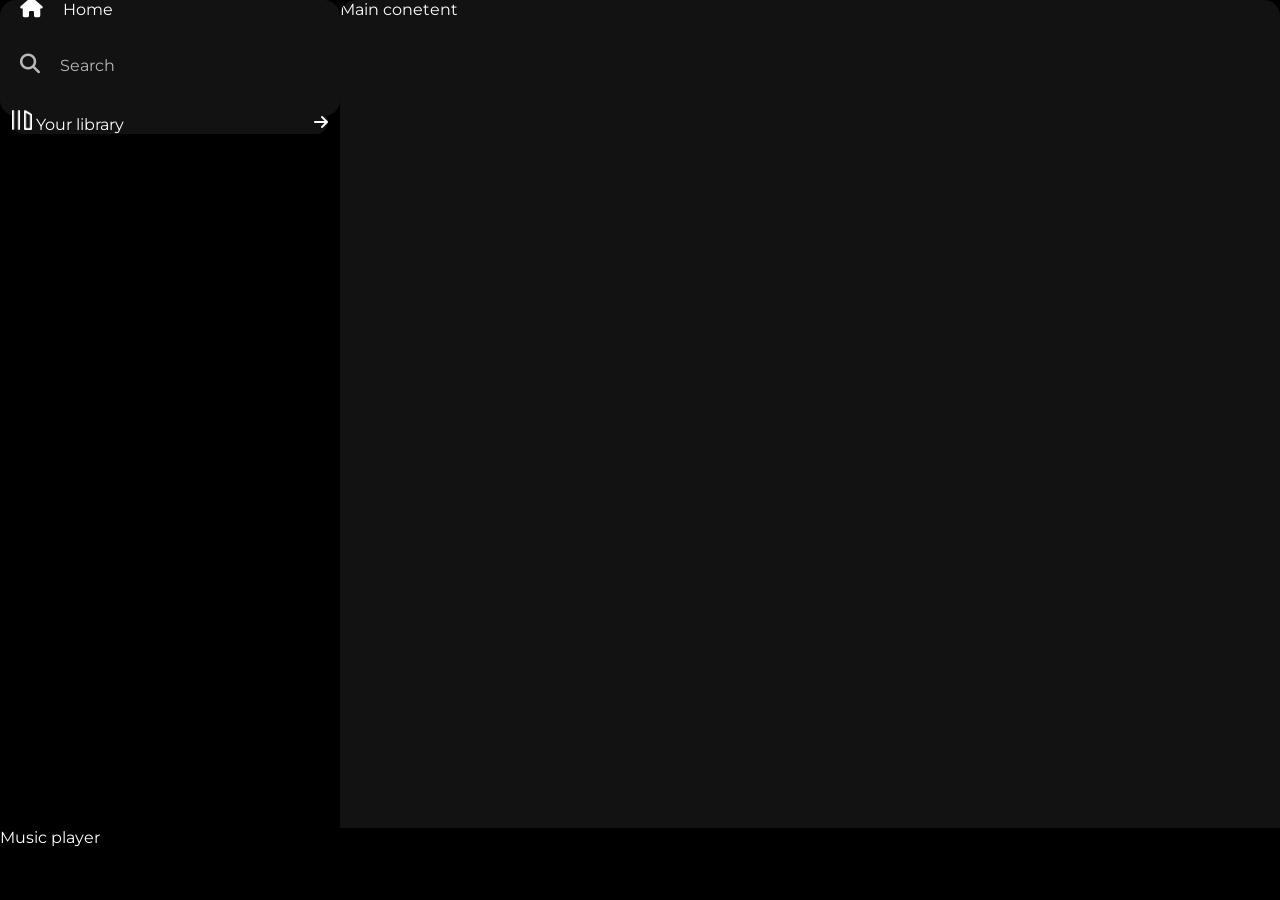
==== spc/index.html @ 211885c1 "spotify clone" ====
<!DOCTYPE html>
<html lang="en">

<head>
    <meta charset="UTF-8">
    <meta name="viewport" content="width=device-width, initial-scale=1.0">
    <link rel="stylesheet" href="https://cdnjs.cloudflare.com/ajax/libs/font-awesome/6.4.0/css/all.min.css"
        integrity="sha512-iecdLmaskl7CVkqkXNQ/ZH/XLlvWZOJyj7Yy7tcenmpD1ypASozpmT/E0iPtmFIB46ZmdtAc9eNBvH0H/ZpiBw=="
        crossorigin="anonymous" referrerpolicy="no-referrer">
    <link rel="stylesheet" href="style.css">
    <link rel="icon" href="./assets/logo.png">
    <link rel="preconnect" href="https://fonts.googleapis.com">
    <link rel="preconnect" href="https://fonts.gstatic.com" crossorigin>
    <link href="https://fonts.googleapis.com/css2?family=Montserrat:ital,wght@0,100..900;1,100..900&display=swap"
        rel="stylesheet">
    <title>Spotify - Web player: Music for everyone</title>
</head>

<body>
    <div class="main">
        <div class="sidebar">
            <div class="nav">
                <div class="nav-option" style="opacity: 1;">
                    <i class="fa-solid fa-house"></i>
                    <a href="#">Home</a>
                </div>
                <div class="nav-option">
                    <i class="fa-solid fa-magnifying-glass"></i>
                    <a href="#">Search</a>
                </div>
                <div class="library">
                    <div class="options">
                        <div class="lib-options">
                            <img src="./assets/library_icon.png" alt="">
                            <a href="#">Your library</a>
                        </div>
                        <div class="icons">
                            <i class="fa-whiteboard fa-semibold fa-plus"></i>
                            <i class="fa-solid fa-arrow-right"></i>

                        </div>
                    </div>
                </div>
            </div>
        </div>
        <div class="main-content">Main conetent</div>
        <div class="music-player">Music player</div>
    </div>
</body>

</html>
---- spc/style.css ----
*{
      font-family: "Montserrat", sans-serif;
}

body{
    margin: 0;
    background-color: #000;
    color: #fff;
    overflow: hidden;
}

.main{
    display: flex;
    height: 100vh;
}

.sidebar{
    background-color: black;
    width: 340px;
    border-radius: 1rem;
}

.main-content{
    background-color: #121212;
    flex: 1;
    border-radius: 1rem;
    overflow: auto;
}

.music-player{
    background-color:black;
    position: fixed;
    bottom: 0;
    height: 72px;
    width: 100%;
}

a{
    text-decoration: none;
    color: #fff;
}

.nav{
    background-color: #121212;
    border-radius: 1rem;
    display: flex;
    flex-direction: column;
    justify-content: center;
    height: 100px;
    padding: 0.5rem 0.75rem;
}

.nav-option{
    line-height: 2.5rem;
    opacity: 0.7;
    padding: 0.5rem;
}

.nav-option:hover{
    opacity: 1;
}

.nav-option i{
    font-size: 1.25rem;
}

.nav-option a{
    font-size: 1 rem;
    margin-left: 1rem;
}

.library{
    background-color: #121212;
    border-radius: 1rem;
    height: 100%;
    margin-top: 1rem;
}

.options{
    display: flex;
    justify-content: space-between;
    align-items: center;
}

.lib-options img{
    height: 1.25rem;
    width: 1.25rem;
}
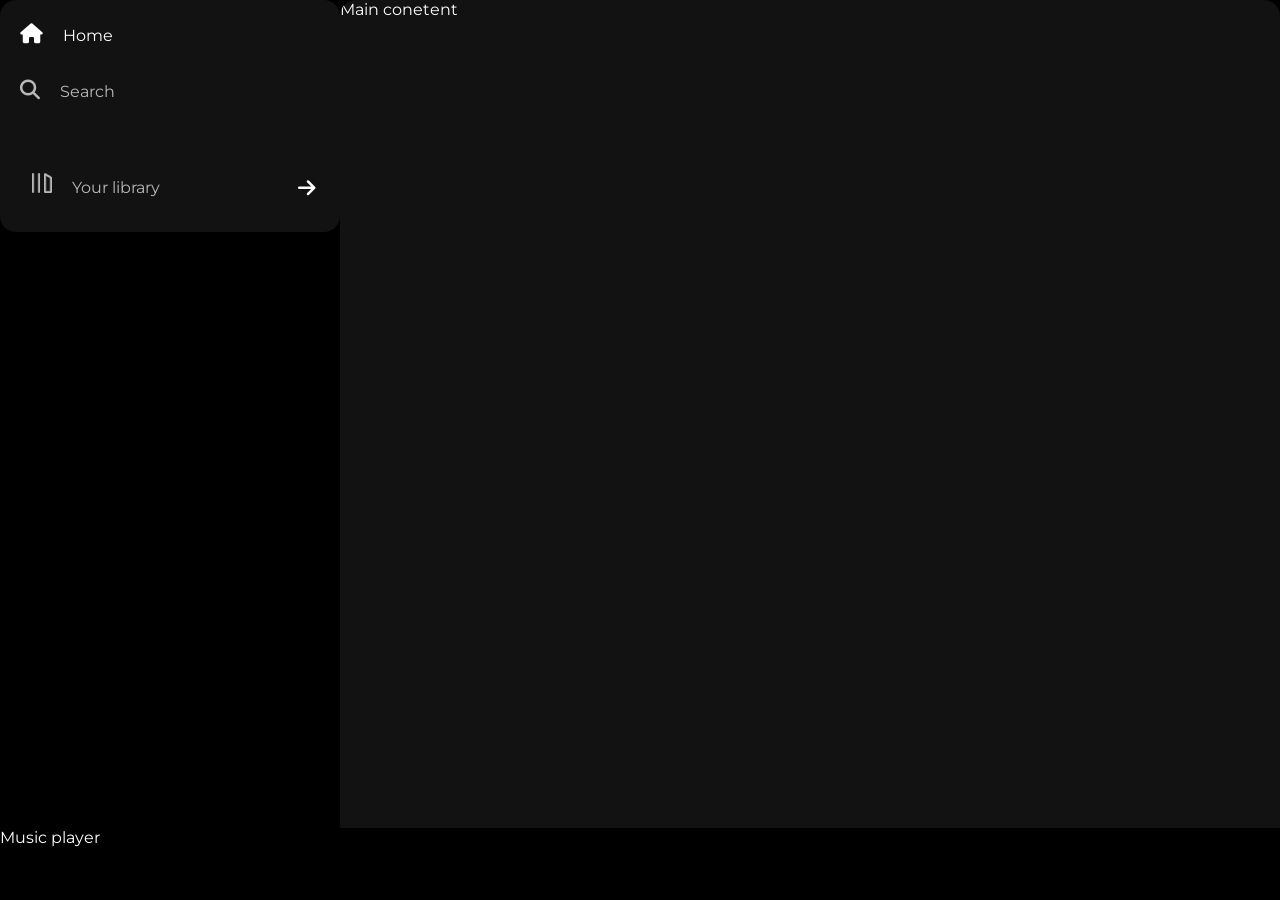
==== commit 9ed9ad7e: "one step closer" ====
--- a/spc/index.html
+++ b/spc/index.html
@@ -30,14 +30,13 @@
                 </div>
                 <div class="library">
                     <div class="options">
-                        <div class="lib-options">
-                            <img src="./assets/library_icon.png" alt="">
+                        <div class="lib-options nav-option">
+                            <img src="./assets/library_icon.png" >
                             <a href="#">Your library</a>
                         </div>
                         <div class="icons">
                             <i class="fa-whiteboard fa-semibold fa-plus"></i>
                             <i class="fa-solid fa-arrow-right"></i>
-
                         </div>
                     </div>
                 </div>
--- a/spc/style.css
+++ b/spc/style.css
@@ -1,88 +1,94 @@
-*{
+/* *{
       font-family: "Montserrat", sans-serif;
-}
+} */
 
-body{
+body {
     margin: 0;
+    font-family: "Montserrat", sans-serif;
     background-color: #000;
     color: #fff;
     overflow: hidden;
 }
 
-.main{
+.main {
     display: flex;
     height: 100vh;
 }
 
-.sidebar{
+.sidebar {
     background-color: black;
     width: 340px;
     border-radius: 1rem;
 }
 
-.main-content{
+.main-content {
     background-color: #121212;
     flex: 1;
     border-radius: 1rem;
     overflow: auto;
 }
 
-.music-player{
-    background-color:black;
+.music-player {
+    background-color: black;
     position: fixed;
     bottom: 0;
     height: 72px;
     width: 100%;
 }
 
-a{
+a {
     text-decoration: none;
     color: #fff;
 }
 
-.nav{
+.nav {
     background-color: #121212;
     border-radius: 1rem;
     display: flex;
     flex-direction: column;
     justify-content: center;
-    height: 100px;
+    /* height: 100px; */
     padding: 0.5rem 0.75rem;
 }
 
-.nav-option{
+.nav-option {
     line-height: 2.5rem;
     opacity: 0.7;
     padding: 0.5rem;
 }
 
-.nav-option:hover{
+.nav-option:hover {
     opacity: 1;
 }
 
-.nav-option i{
+.nav-option i {
     font-size: 1.25rem;
 }
 
-.nav-option a{
+.nav-option a {
     font-size: 1 rem;
     margin-left: 1rem;
 }
 
-.library{
+.library {
     background-color: #121212;
     border-radius: 1rem;
     height: 100%;
-    margin-top: 1rem;
+    margin-top: 2rem;
+    padding: 0.5rem 0.75rem;
 }
 
-.options{
+.options {
     display: flex;
     justify-content: space-between;
     align-items: center;
 }
 
-.lib-options img{
+.lib-options img {
     height: 1.25rem;
     width: 1.25rem;
+}
+
+.icons {
+    font-size: 1.25rem;
 }
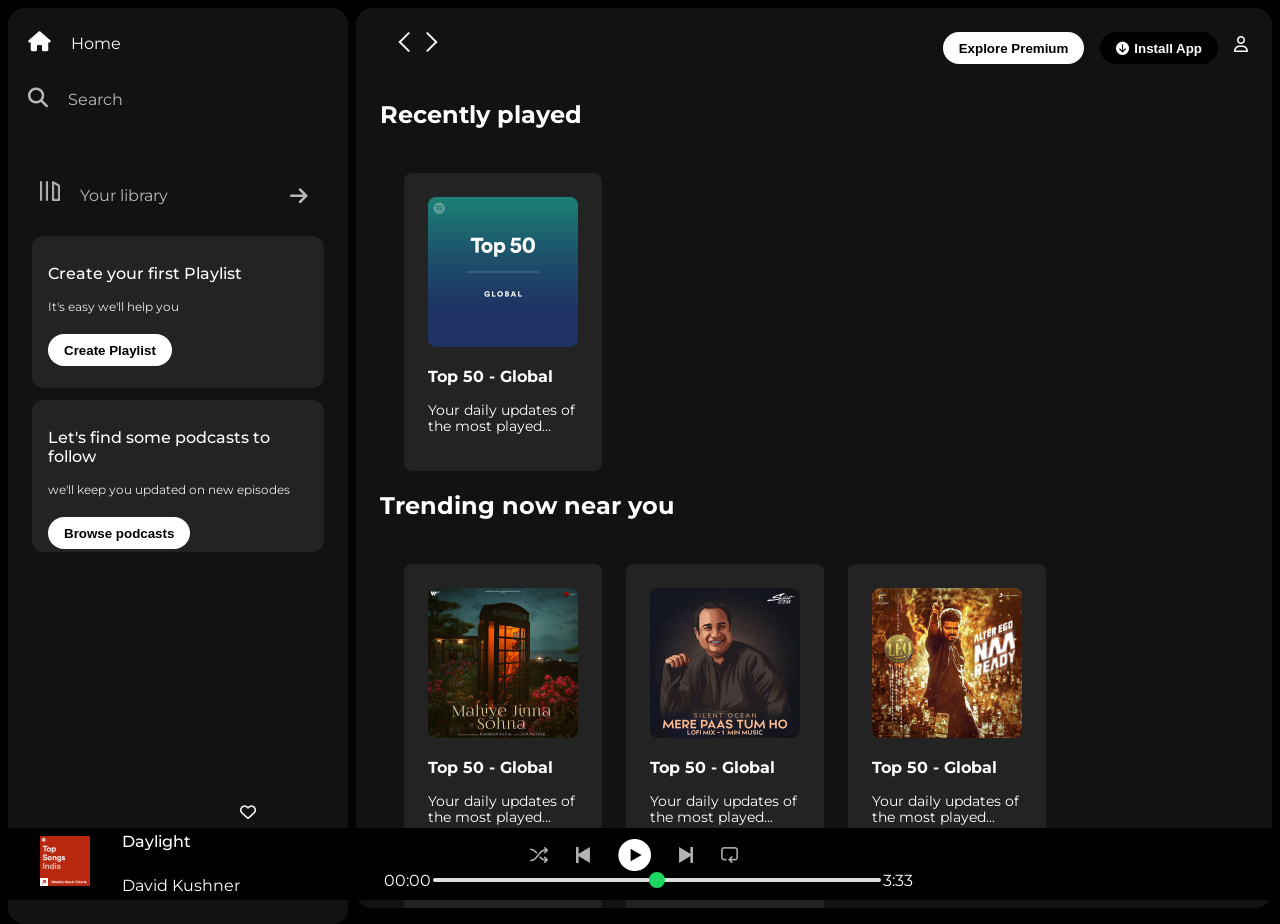
==== commit cd9ea15f: "almost done" ====
--- a/spc/index.html
+++ b/spc/index.html
@@ -31,7 +31,7 @@
                 <div class="library">
                     <div class="options">
                         <div class="lib-options nav-option">
-                            <img src="./assets/library_icon.png" >
+                            <img src="./assets/library_icon.png">
                             <a href="#">Your library</a>
                         </div>
                         <div class="icons">
@@ -39,11 +39,124 @@
                             <i class="fa-solid fa-arrow-right"></i>
                         </div>
                     </div>
+                    <div class="lib-box">
+                        <div class="box">
+                            <p class="box-p1">Create your first Playlist</p>
+                            <p class="box-p2">It's easy we'll help you</p>
+                            <button class="badge">Create Playlist</button>
+                        </div>
+                        <div class="box">
+                            <p class="box-p1">Let's find some podcasts to follow</p>
+                            <p class="box-p2">we'll keep you updated on new episodes</p>
+                            <button class="badge">Browse podcasts</button>
+                        </div>
+                    </div>
                 </div>
             </div>
         </div>
-        <div class="main-content">Main conetent</div>
-        <div class="music-player">Music player</div>
+        <div class="main-content">
+            <div class="sticky-nav">
+                <div class="sticky-nav-icons">
+                    <img src="./assets/backward_icon.png">
+                    <img src="./assets/forward_icon.png" class="hide">
+                </div>
+                <div class="sticky-nav-options">
+
+                    <button class="badge nav-item hide">Explore Premium</button>
+                    <button class="badge nav-item dark-badge"><i class="fa-solid fa-circle-arrow-down"
+                            style="margin-right: 5px;"></i>Install App</button>
+                    <i class="fa-regular fa-user"></i>
+                </div>
+            </div>
+
+            <h2>Recently played</h2>
+            <div class="cards-container">
+                <div class="card">
+                    <img src="./assets/card1img.jpeg" class="card-image">
+                    <p class="card-title">Top 50 - Global</p>
+                    <p class="card-info">Your daily updates of the most played...</p>
+                </div>
+            </div>
+
+
+            <h2>Trending now near you</h2>
+            <div class="cards-container">
+                <div class="card">
+                    <img src="./assets/card2img.jpeg" class="card-image">
+                    <p class="card-title">Top 50 - Global</p>
+                    <p class="card-info">Your daily updates of the most played...</p>
+                </div>
+                <div class="card">
+                    <img src="./assets/card3img.jpeg" class="card-image">
+                    <p class="card-title">Top 50 - Global</p>
+                    <p class="card-info">Your daily updates of the most played...</p>
+                </div>
+                <div class="card">
+                    <img src="./assets/card4img.jpeg" class="card-image">
+                    <p class="card-title">Top 50 - Global</p>
+                    <p class="card-info">Your daily updates of the most played...</p>
+                </div>
+                <div class="card">
+                    <img src="./assets/card3img.jpeg" class="card-image">
+                    <p class="card-title">Top 50 - Global</p>
+                    <p class="card-info">Your daily updates of the most played...</p>
+                </div>
+                <div class="card">
+                    <img src="./assets/card4img.jpeg" class="card-image">
+                    <p class="card-title">Top 50 - Global</p>
+                    <p class="card-info">Your daily updates of the most played...</p>
+                </div>
+            </div>
+            <h2>Featured Charts</h2>
+            <div class="cards-container">
+                <div class="card">
+                    <img src="./assets/card5img.jpeg" class="card-image">
+                    <p class="card-title">Top Songs Global</p>
+                    <p class="card-info">Your daily updates of the most played...</p>
+                </div>
+                <div class="card">
+                    <img src="./assets/card6img.jpeg" class="card-image">
+                    <p class="card-title">Top Songs India</p>
+                    <p class="card-info">Your daily updates of the most played...</p>
+                </div>
+                <div class="card">
+                    <img src="./assets/card1img.jpeg" class="card-image">
+                    <p class="card-title">Top 50 - Global</p>
+                    <p class="card-info">Your daily updates of the most played...</p>
+                </div>
+            </div>
+            <div class="footer">
+                <div class="line"></div>
+            </div>
+        </div>
+        <div class="music-player">
+            <div class="album">
+                <!-- <div class="alb"> -->
+                    <img src="./assets/card6img.jpeg" class="alb-image">
+                <!-- </div> -->
+                    <div class="sin">
+                        <p class="songalbum">Daylight</p>
+                        <p class="singeralbum">David Kushner</p>
+                    </div>
+                    <i class="fa-regular fa-heart"></i>
+                    <i class="fa-solid fa-picture-in-picture"></i>
+            </div>
+            <div class="player">
+                <div class="player-control">
+                    <img src="./assets/player_icon1.png" class="player-control-icon">
+                    <img src="./assets/player_icon2.png" class="player-control-icon">
+                    <img src="./assets/player_icon3.png" class="player-control-icon" style="opacity: 1; height: 2rem;">
+                    <img src="./assets/player_icon4.png" class="player-control-icon">
+                    <img src="./assets/player_icon5.png" class="player-control-icon">
+                </div>
+                <div class="playback-bar">
+                    <span class="curr-time">00:00</span>
+                    <input type="range" min="0" max="100" class="progress-bar" step="1">
+                    <span class="tot-time">3:33</span>
+                </div>
+            </div>
+            <div class="controls"></div>
+        </div>
     </div>
 </body>
 
--- a/spc/style.css
+++ b/spc/style.css
@@ -13,12 +13,14 @@
 .main {
     display: flex;
     height: 100vh;
+    padding: 0.5rem;
 }
 
 .sidebar {
     background-color: black;
     width: 340px;
     border-radius: 1rem;
+    margin-right: 0.5rem;
 }
 
 .main-content {
@@ -26,6 +28,7 @@
     flex: 1;
     border-radius: 1rem;
     overflow: auto;
+    padding: 0 1.5rem 0 1.5rem;
 }
 
 .music-player {
@@ -47,7 +50,7 @@
     display: flex;
     flex-direction: column;
     justify-content: center;
-    /* height: 100px; */
+    height: 100%;
     padding: 0.5rem 0.75rem;
 }
 
@@ -91,4 +94,215 @@
 
 .icons {
     font-size: 1.25rem;
-}+    display: flex;
+    text-decoration: none;
+}
+
+.icons i{
+    opacity: 0.7;
+    margin-right: 1rem;
+} 
+
+.icons i:hover{
+    opacity: 1;
+}
+
+.box{
+    background-color: #232323;
+    height: 8rem;
+    border-radius: 0.75rem;
+    margin: 0.75rem 0 0.75rem 0;
+    padding: 0.75rem 1rem;
+}
+
+.box-p1{
+    font-size: 1rem;
+    font-weight: 500;
+}
+
+.box-p2{
+    font-size: 0.75rem;
+    opacity: 0.9;
+}
+
+.badge{
+    background-color: #fff;
+    border: none;
+    border-radius: 100px;
+    padding: 0.25rem 1rem;
+    font-weight: 700;
+    margin-top: 0.5rem;
+    height: 2rem;
+    width: fit-content;
+}
+
+.dark-badge{
+    background-color: #000;
+    color: #fff;
+
+}
+
+.sticky-nav{
+    position: sticky;
+    top: 0;
+    display: flex;
+    background-color: #121212;
+    justify-content: space-between;
+    align-items: center;
+    padding: 1rem 0 1rem 0;
+}
+
+.sticky-nav-icons{
+    margin-left: 0.75rem;
+}
+
+.sticky-nav-options{
+    display: flex;
+    justify-content: center;
+    align-items: center;
+}
+
+.nav-item{
+    margin-right: 1rem;
+}
+
+@media (max-width: 1000px)  {
+    .hide{
+        display: none;
+    }
+}
+
+.card{
+    background-color: #232323;
+    width: 150px;
+    border-radius: 0.5rem;
+    padding: 1.5rem;
+    margin-left: 1.5rem;
+    margin-top: 1.5rem;
+}
+
+.cards-container{
+    display: flex;
+    flex-wrap: wrap;
+}
+
+.card-image{
+    width: 100%;
+    border-radius: 0.5rem;
+}
+
+.card-title{
+    font-weight: 700;
+}
+
+.card-info{
+    font-size: 0.85rem;
+    opacity: o.7;
+}
+
+.footer{
+    height: 300px;
+    display: flex;
+    align-items: center;
+    justify-content: center;
+    bottom: 0;
+}
+
+.line{
+    width: 90%;
+    height: 30%;
+    border-top: 1px solid white;
+    opacity: 0.4;
+}
+
+.music-player{
+    display: flex;
+    justify-content: space-between;
+    align-items: center;
+}
+
+.album{
+    width: 25%;
+}
+
+.player{
+    width: 50%;
+}
+
+.controls{
+    width: 25%;
+}
+
+.player-control{
+    display: flex;
+    justify-content: center;
+    align-items: center;
+}
+
+.player-control-icon{
+    height: 1rem;
+    margin-right: 1.75rem;
+    opacity: 0.7;
+}
+
+.player-control-icon:hover{
+    opacity: 1;
+}
+
+.playback-bar{
+    display: flex;
+    justify-content: center;
+    align-items: center;
+}
+
+.progress-bar{
+    width: 70%;
+    appearance: none;
+    background-color: transparent;
+    cursor: pointer;
+}
+
+.progress-bar::-webkit-slider-runnable-track{
+    background-color: #ddd;
+    border-radius: 100px;
+    height: 0.2rem;
+}
+
+.progress-bar::-webkit-slider-thumb{
+    appearance: none;
+    height: 1rem;
+    width: 1rem;
+    background-color: #1bd760;
+    border-radius: 50%;
+    margin-top: -6px;
+}
+
+.progress-bar::-webkit-slider-runnable-track:active{
+    background-color: #1bd760;
+} 
+
+.album{
+    display: flex;
+    /* bottom: 0; */
+    line-height: 0.75rem;
+}
+
+.alb-image{
+    height: 50px;
+    width: 50px;
+    margin: 2rem;
+}
+
+.album p{
+    /* font-size: 0.75rem ; */
+    margin: 2rem 0 2rem 0;
+}
+
+.songalbum{
+    font-weight: 500;
+}
+
+.singeralbum{
+    font-weight: 400;
+}
+
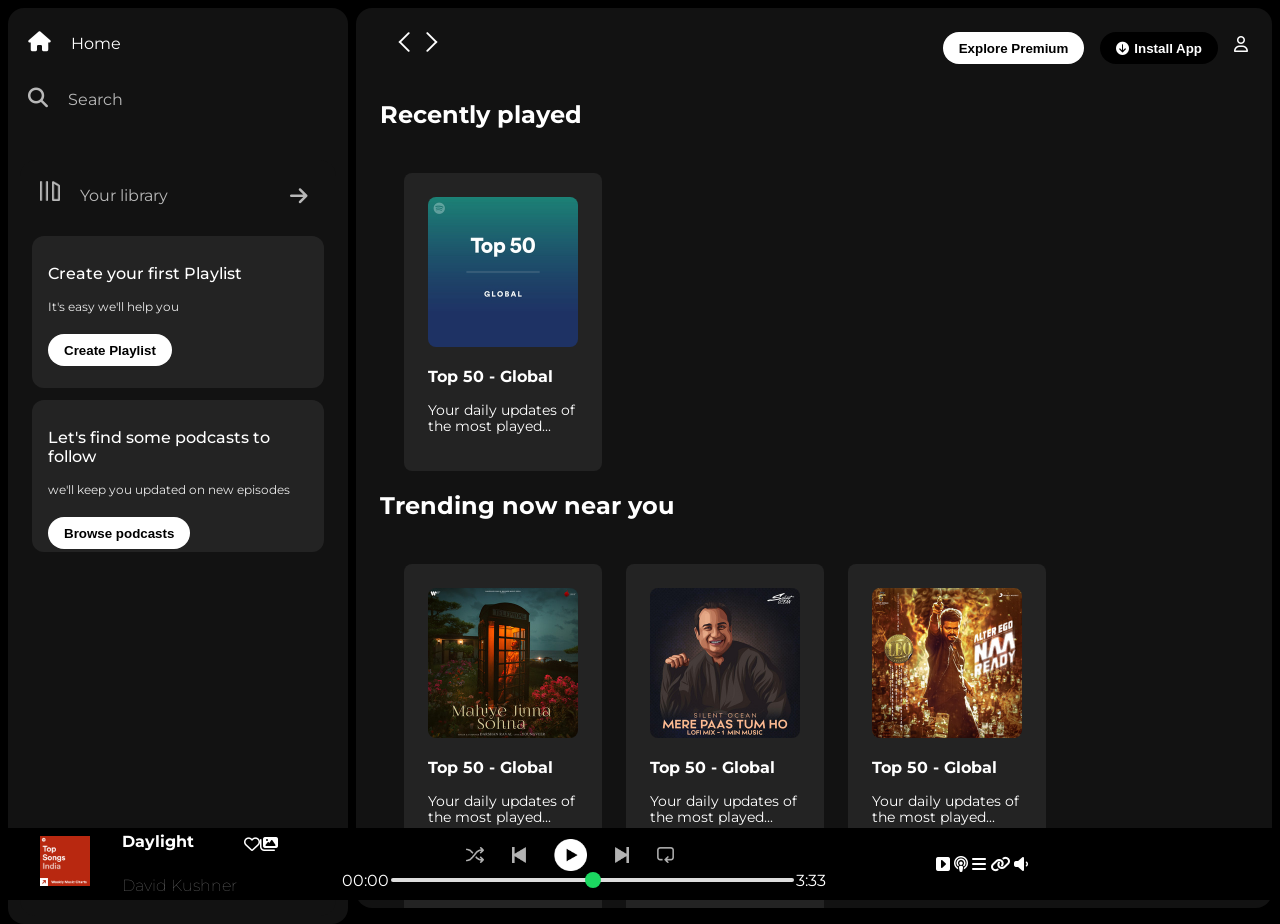
==== commit 359d0109: "trying something" ====
--- a/spc/index.html
+++ b/spc/index.html
@@ -132,14 +132,17 @@
         <div class="music-player">
             <div class="album">
                 <!-- <div class="alb"> -->
-                    <img src="./assets/card6img.jpeg" class="alb-image">
+                <img src="./assets/card6img.jpeg" class="alb-image">
                 <!-- </div> -->
-                    <div class="sin">
-                        <p class="songalbum">Daylight</p>
-                        <p class="singeralbum">David Kushner</p>
-                    </div>
+                <div class="sin">
+                    <p class="songalbum">Daylight</p>
+                    <p class="singeralbum">David Kushner</p>
+                </div>
+                <div class="albumicons">
                     <i class="fa-regular fa-heart"></i>
-                    <i class="fa-solid fa-picture-in-picture"></i>
+                    <i class="fa-sharp fa-solid fa-images"></i>
+
+                </div>
             </div>
             <div class="player">
                 <div class="player-control">
@@ -155,7 +158,13 @@
                     <span class="tot-time">3:33</span>
                 </div>
             </div>
-            <div class="controls"></div>
+            <div class="controls">
+                <i class="fa-solid fa-square-caret-right"></i>
+                <i class="fa-solid fa-podcast"></i>
+                <i class="fa-solid fa-bars"></i>
+                <i class="fa-solid fa-link"></i>
+                <i class="fa-solid fa-volume-low"></i>
+            </div>
         </div>
     </div>
 </body>
--- a/spc/style.css
+++ b/spc/style.css
@@ -285,6 +285,7 @@
     display: flex;
     /* bottom: 0; */
     line-height: 0.75rem;
+    
 }
 
 .alb-image{
@@ -299,10 +300,32 @@
 }
 
 .songalbum{
-    font-weight: 500;
+    font-weight: 700;
 }
 
 .singeralbum{
-    font-weight: 400;
-}
-
+    font-weight: 100;
+    color: gray;
+}
+
+.albumicons{
+    color: #fff;
+    height: 16px;
+    width: 16px;
+    padding: 1rem;
+    margin: 1rem 0.2rem 1rem 0;
+    display: flex;
+    justify-content: center;
+    align-items: center;
+}
+
+.albumicons:hover{
+    color: #232323;
+}
+
+.controls{
+    margin: 2rem;
+    justify-content: space-between;
+    padding: 2rem;
+}
+
